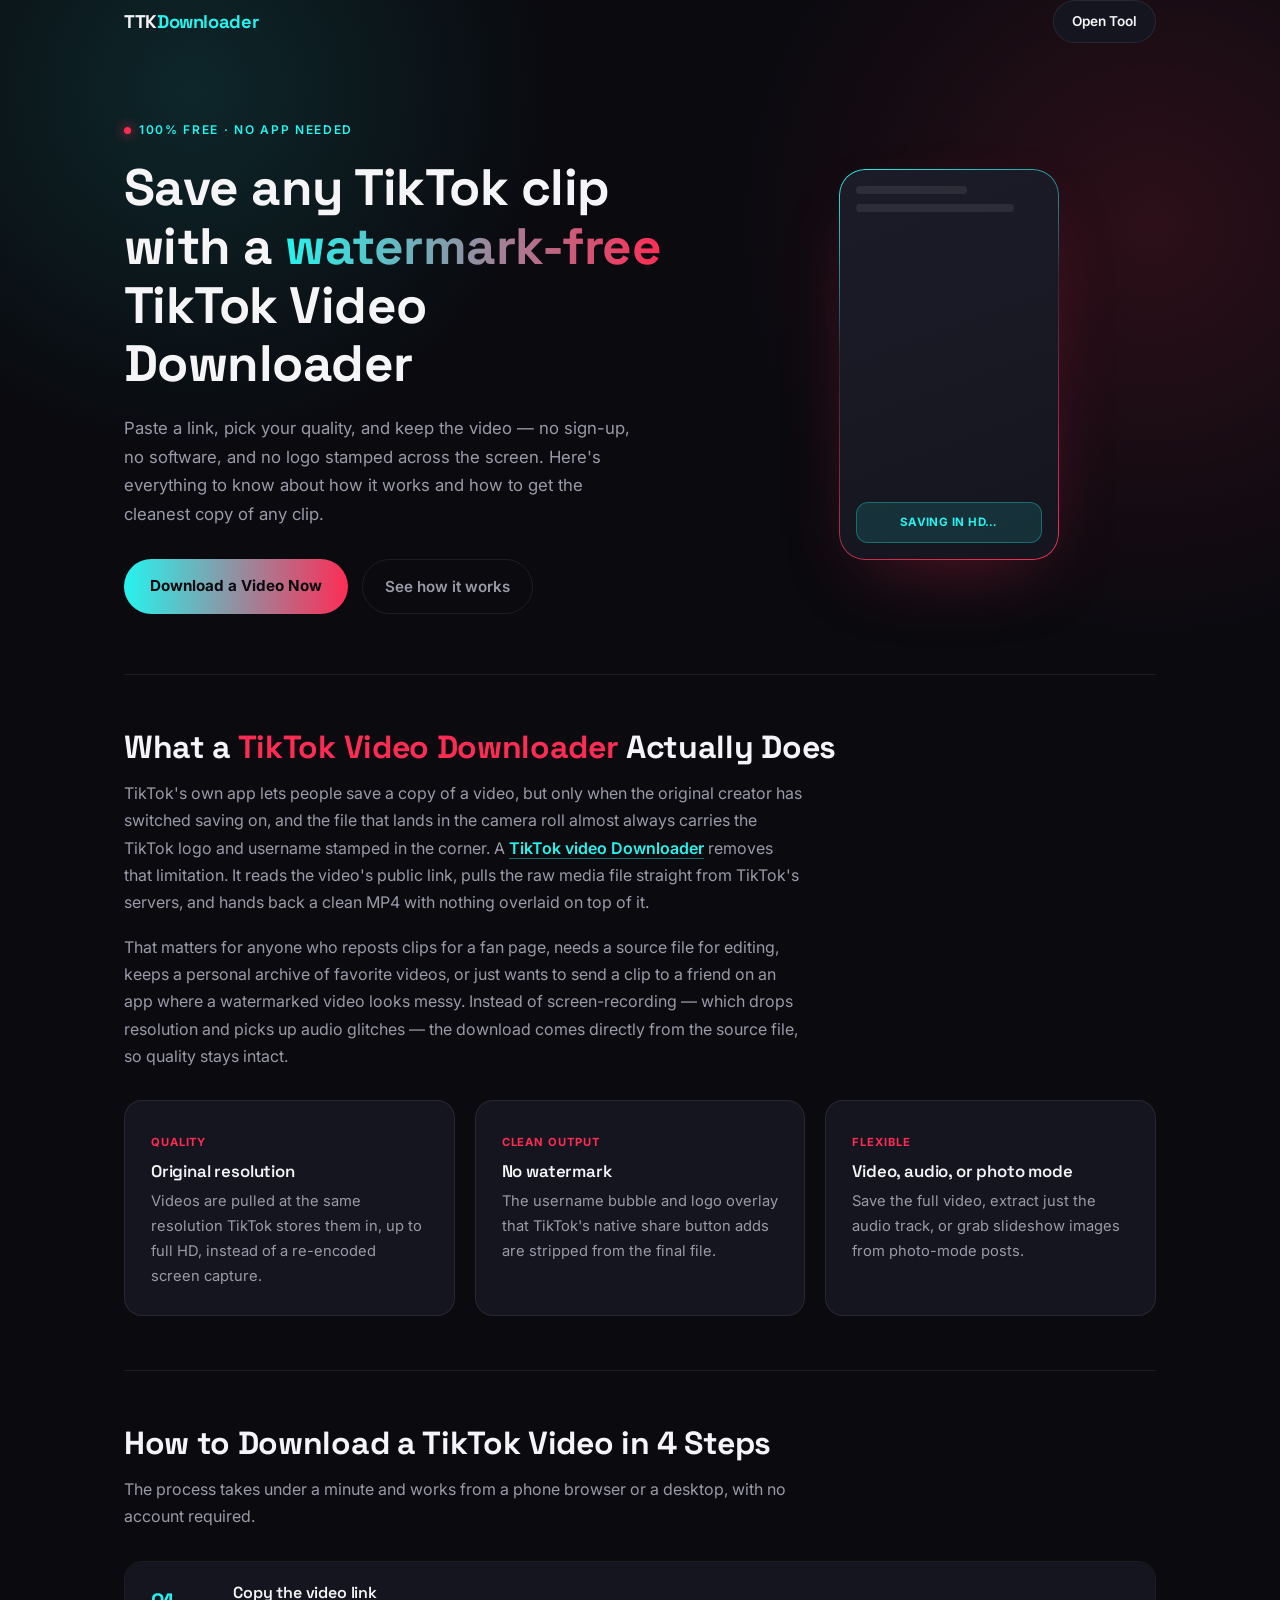
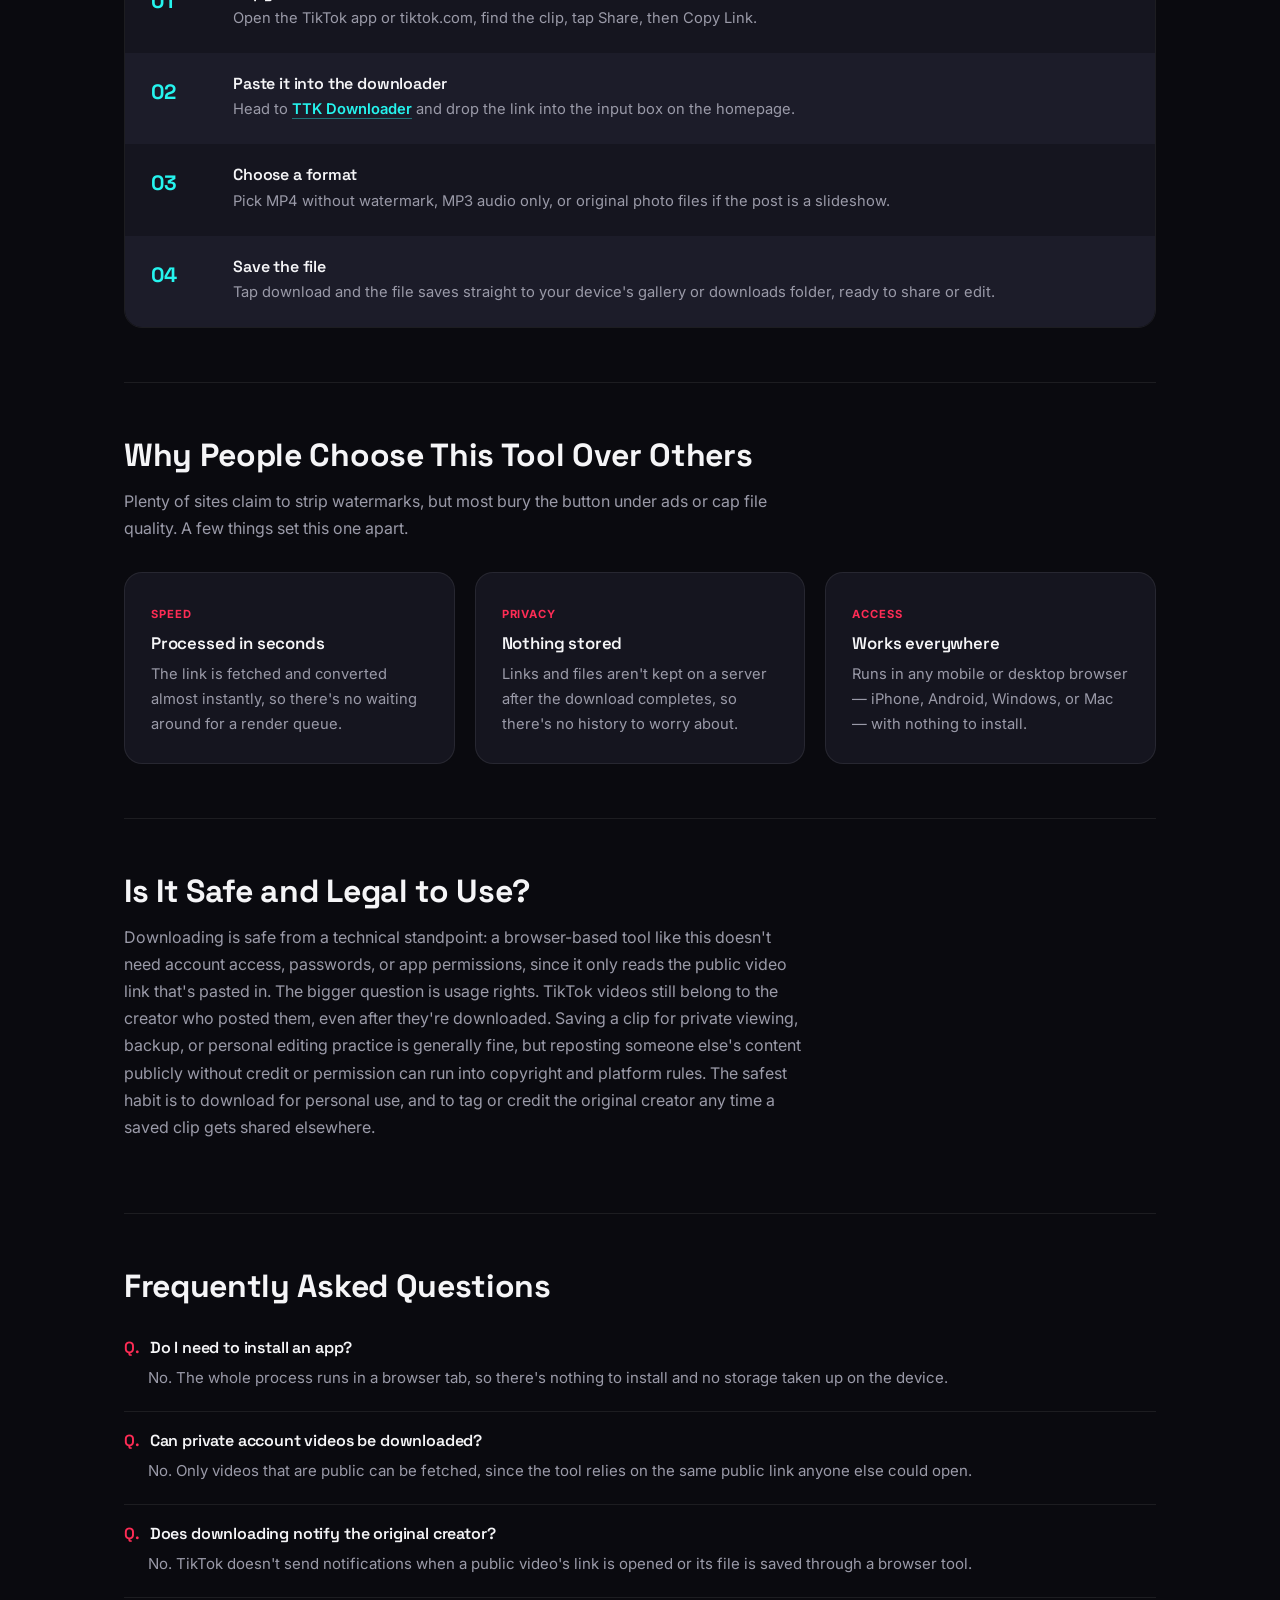
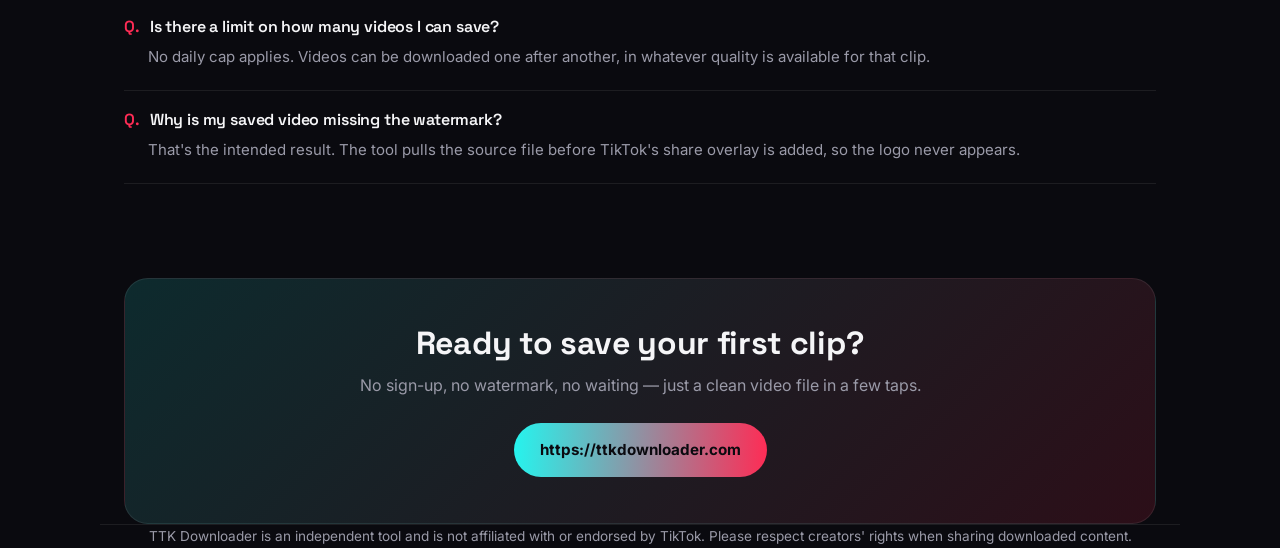
==== index.html @ 7e1e7f8a "Create index.html" ====
<!DOCTYPE html>
<html lang="en">
<head>
<meta charset="UTF-8">
<meta name="viewport" content="width=device-width, initial-scale=1.0">
<title>TikTok Video Downloader — Save TikTok Videos Without Watermark | TTK Downloader</title>
<meta name="description" content="Download TikTok videos without watermark in HD quality, free and fast. Learn how a TikTok Video Downloader works, why TTK Downloader is safe to use, and get step-by-step instructions.">
<meta name="robots" content="index, follow">
<link rel="canonical" href="https://ttkdownloader.com">
<link rel="preconnect" href="https://fonts.googleapis.com">
<link rel="preconnect" href="https://fonts.gstatic.com" crossorigin>
<link href="https://fonts.googleapis.com/css2?family=Space+Grotesk:wght@400;500;600;700&family=Inter:wght@400;500;600;700&display=swap" rel="stylesheet">
<style>
  :root{
    --bg: #0a0a0f;
    --surface: #15151f;
    --surface-2: #1c1c29;
    --cyan: #25f4ee;
    --pink: #fe2c55;
    --text: #f5f5f7;
    --muted: #9a9aa8;
    --border: rgba(255,255,255,0.08);
    --radius: 18px;
    --max-w: 1080px;
  }

  *{ box-sizing: border-box; margin: 0; padding: 0; }

  html{ scroll-behavior: smooth; }

  body{
    background: var(--bg);
    color: var(--text);
    font-family: 'Inter', sans-serif;
    line-height: 1.7;
    -webkit-font-smoothing: antialiased;
    overflow-x: hidden;
  }

  h1, h2, h3{
    font-family: 'Space Grotesk', sans-serif;
    line-height: 1.15;
    letter-spacing: -0.01em;
  }

  a{ color: inherit; text-decoration: none; }

  .wrap{
    max-width: var(--max-w);
    margin: 0 auto;
    padding: 0 24px;
  }

  /* ---------- Background texture ---------- */
  body::before{
    content: "";
    position: fixed;
    inset: 0;
    z-index: -1;
    background:
      radial-gradient(600px circle at 15% 10%, rgba(37,244,238,0.12), transparent 60%),
      radial-gradient(700px circle at 90% 25%, rgba(254,44,85,0.14), transparent 60%),
      var(--bg);
  }

  /* ---------- Header ---------- */
  header{
    padding: 28px 0 10px;
  }
  .nav{
    display: flex;
    align-items: center;
    justify-content: space-between;
  }
  .logo{
    font-family: 'Space Grotesk', sans-serif;
    font-weight: 700;
    font-size: 1.15rem;
    letter-spacing: -0.02em;
  }
  .logo span{ color: var(--cyan); }
  .nav-cta{
    font-size: 0.85rem;
    font-weight: 600;
    padding: 9px 18px;
    border-radius: 999px;
    border: 1px solid var(--border);
    background: var(--surface);
    transition: border-color .2s ease, transform .2s ease;
  }
  .nav-cta:hover{ border-color: var(--cyan); transform: translateY(-1px); }

  /* ---------- Hero ---------- */
  .hero{
    padding: 72px 0 60px;
    display: grid;
    grid-template-columns: 1.15fr 0.85fr;
    gap: 56px;
    align-items: center;
  }
  .eyebrow{
    display: inline-flex;
    align-items: center;
    gap: 8px;
    font-size: 0.75rem;
    font-weight: 600;
    text-transform: uppercase;
    letter-spacing: 0.14em;
    color: var(--cyan);
    margin-bottom: 18px;
  }
  .eyebrow::before{
    content: "";
    width: 7px; height: 7px;
    border-radius: 50%;
    background: var(--pink);
    box-shadow: 0 0 12px var(--pink);
  }
  .hero h1{
    font-size: clamp(2.1rem, 4.4vw, 3.2rem);
    font-weight: 700;
  }
  .hero h1 em{
    font-style: normal;
    background: linear-gradient(92deg, var(--cyan), var(--pink));
    -webkit-background-clip: text;
    background-clip: text;
    color: transparent;
  }
  .hero p.lede{
    margin-top: 20px;
    font-size: 1.05rem;
    color: var(--muted);
    max-width: 46ch;
  }
  .hero-actions{
    margin-top: 30px;
    display: flex;
    gap: 14px;
    flex-wrap: wrap;
  }
  .btn-primary{
    background: linear-gradient(92deg, var(--cyan), var(--pink));
    color: #0a0a0f;
    font-weight: 700;
    padding: 14px 26px;
    border-radius: 999px;
    font-size: 0.95rem;
    display: inline-block;
    transition: filter .2s ease, transform .2s ease;
  }
  .btn-primary:hover{ filter: brightness(1.08); transform: translateY(-2px); }
  .btn-ghost{
    padding: 14px 22px;
    border-radius: 999px;
    border: 1px solid var(--border);
    font-size: 0.95rem;
    font-weight: 600;
    color: var(--muted);
  }

  /* Signature element: vertical "video frame" card */
  .frame-wrap{
    display: flex;
    justify-content: center;
  }
  .video-frame{
    width: 220px;
    aspect-ratio: 9 / 16;
    border-radius: 26px;
    background: linear-gradient(160deg, var(--surface-2), var(--surface));
    border: 1px solid var(--border);
    position: relative;
    padding: 16px;
    box-shadow: 0 30px 80px -30px rgba(254,44,85,0.35);
  }
  .video-frame::before{
    content: "";
    position: absolute;
    inset: -1px;
    border-radius: 26px;
    padding: 1px;
    background: linear-gradient(160deg, var(--cyan), transparent 40%, var(--pink));
    -webkit-mask: linear-gradient(#000 0 0) content-box, linear-gradient(#000 0 0);
    -webkit-mask-composite: xor;
    mask-composite: exclude;
  }
  .frame-bar{
    height: 8px;
    border-radius: 999px;
    background: rgba(255,255,255,0.08);
    margin-bottom: 10px;
  }
  .frame-bar:nth-child(1){ width: 60%; }
  .frame-bar:nth-child(2){ width: 85%; }
  .frame-download{
    position: absolute;
    bottom: 16px; left: 16px; right: 16px;
    text-align: center;
    font-size: 0.72rem;
    font-weight: 700;
    letter-spacing: 0.04em;
    text-transform: uppercase;
    padding: 10px;
    border-radius: 12px;
    background: rgba(37,244,238,0.12);
    color: var(--cyan);
    border: 1px solid rgba(37,244,238,0.3);
  }

  /* ---------- Sections ---------- */
  section{ padding: 54px 0; }
  section.divider{ border-top: 1px solid var(--border); }

  h2{
    font-size: clamp(1.5rem, 2.6vw, 2rem);
    font-weight: 700;
    margin-bottom: 14px;
  }
  h2 .accent{ color: var(--pink); }
  section > p{
    color: var(--muted);
    max-width: 68ch;
    margin-bottom: 18px;
  }

  /* Feature grid */
  .grid{
    display: grid;
    grid-template-columns: repeat(3, 1fr);
    gap: 20px;
    margin-top: 30px;
  }
  .card{
    background: var(--surface);
    border: 1px solid var(--border);
    border-radius: var(--radius);
    padding: 26px;
    transition: transform .2s ease, border-color .2s ease;
  }
  .card:hover{ transform: translateY(-4px); border-color: rgba(37,244,238,0.4); }
  .card .tag{
    display: inline-block;
    font-size: 0.7rem;
    font-weight: 700;
    letter-spacing: 0.08em;
    text-transform: uppercase;
    color: var(--pink);
    margin-bottom: 10px;
  }
  .card h3{ font-size: 1.05rem; margin-bottom: 8px; font-weight: 600; }
  .card p{ color: var(--muted); font-size: 0.92rem; }

  /* Steps */
  .steps{
    counter-reset: step;
    display: flex;
    flex-direction: column;
    margin-top: 30px;
    border: 1px solid var(--border);
    border-radius: var(--radius);
    overflow: hidden;
  }
  .step{
    counter-increment: step;
    display: grid;
    grid-template-columns: 64px 1fr;
    gap: 18px;
    padding: 22px 26px;
    background: var(--surface);
  }
  .step:nth-child(even){ background: var(--surface-2); }
  .step::before{
    content: counter(step, decimal-leading-zero);
    font-family: 'Space Grotesk', sans-serif;
    font-weight: 700;
    font-size: 1.3rem;
    color: var(--cyan);
  }
  .step h3{ font-size: 1rem; font-weight: 600; margin-bottom: 4px; }
  .step p{ color: var(--muted); font-size: 0.92rem; }

  /* Inline text link styling */
  .text-link{
    color: var(--cyan);
    font-weight: 600;
    border-bottom: 1px solid rgba(37,244,238,0.4);
    transition: color .2s ease, border-color .2s ease;
  }
  .text-link:hover{ color: var(--pink); border-color: var(--pink); }

  /* FAQ */
  .faq-item{
    border-bottom: 1px solid var(--border);
    padding: 20px 0;
  }
  .faq-item h3{
    font-size: 1rem;
    font-weight: 600;
    margin-bottom: 8px;
    display: flex;
    align-items: baseline;
    gap: 10px;
  }
  .faq-item h3::before{
    content: "Q.";
    color: var(--pink);
    font-family: 'Space Grotesk', sans-serif;
  }
  .faq-item p{ color: var(--muted); font-size: 0.94rem; padding-left: 24px; }

  /* CTA banner */
  .cta-banner{
    margin-top: 40px;
    border-radius: 24px;
    padding: 46px 40px;
    text-align: center;
    background: linear-gradient(135deg, rgba(37,244,238,0.14), rgba(254,44,85,0.14));
    border: 1px solid var(--border);
  }
  .cta-banner h2{ margin-bottom: 10px; }
  .cta-banner p{ margin: 0 auto 24px; color: var(--muted); }

  footer{
    border-top: 1px solid var(--border);
    padding: 30px 0 50px;
    text-align: center;
    color: var(--muted);
    font-size: 0.85rem;
  }

  @media (max-width: 820px){
    .hero{ grid-template-columns: 1fr; }
    .frame-wrap{ order: -1; }
    .grid{ grid-template-columns: 1fr; }
    .step{ grid-template-columns: 40px 1fr; padding: 18px; }
  }

  :focus-visible{
    outline: 2px solid var(--cyan);
    outline-offset: 3px;
  }

  @media (prefers-reduced-motion: reduce){
    *{ transition: none !important; scroll-behavior: auto !important; }
  }
</style>
</head>
<body>

<header class="wrap">
  <nav class="nav">
    <div class="logo">TTK<span>Downloader</span></div>
    <a class="nav-cta" href="https://ttkdownloader.com">Open Tool</a>
  </nav>
</header>

<main class="wrap">

  <section class="hero">
    <div>
      <div class="eyebrow">100% Free · No App Needed</div>
      <h1>Save any TikTok clip with a <em>watermark‑free</em> TikTok Video Downloader</h1>
      <p class="lede">
        Paste a link, pick your quality, and keep the video — no sign-up, no software,
        and no logo stamped across the screen. Here's everything to know about how it
        works and how to get the cleanest copy of any clip.
      </p>
      <div class="hero-actions">
        <a class="btn-primary" href="https://ttkdownloader.com">Download a Video Now</a>
        <a class="btn-ghost" href="#how-it-works">See how it works</a>
      </div>
    </div>
    <div class="frame-wrap">
      <div class="video-frame">
        <div class="frame-bar"></div>
        <div class="frame-bar"></div>
        <div class="frame-download">Saving in HD…</div>
      </div>
    </div>
  </section>

  <section class="divider" id="what-is-it">
    <h2>What a <span class="accent">TikTok Video Downloader</span> Actually Does</h2>
    <p>
      TikTok's own app lets people save a copy of a video, but only when the original
      creator has switched saving on, and the file that lands in the camera roll almost
      always carries the TikTok logo and username stamped in the corner. A
      <a class="text-link" href="https://ttkdownloader.com">TikTok video Downloader</a>
      removes that limitation. It reads the video's public link, pulls the raw media
      file straight from TikTok's servers, and hands back a clean MP4 with nothing
      overlaid on top of it.
    </p>
    <p>
      That matters for anyone who reposts clips for a fan page, needs a source file
      for editing, keeps a personal archive of favorite videos, or just wants to send
      a clip to a friend on an app where a watermarked video looks messy. Instead of
      screen-recording — which drops resolution and picks up audio glitches — the
      download comes directly from the source file, so quality stays intact.
    </p>

    <div class="grid">
      <div class="card">
        <span class="tag">Quality</span>
        <h3>Original resolution</h3>
        <p>Videos are pulled at the same resolution TikTok stores them in, up to full HD, instead of a re-encoded screen capture.</p>
      </div>
      <div class="card">
        <span class="tag">Clean output</span>
        <h3>No watermark</h3>
        <p>The username bubble and logo overlay that TikTok's native share button adds are stripped from the final file.</p>
      </div>
      <div class="card">
        <span class="tag">Flexible</span>
        <h3>Video, audio, or photo mode</h3>
        <p>Save the full video, extract just the audio track, or grab slideshow images from photo-mode posts.</p>
      </div>
    </div>
  </section>

  <section class="divider" id="how-it-works">
    <h2>How to Download a TikTok Video in 4 Steps</h2>
    <p>The process takes under a minute and works from a phone browser or a desktop, with no account required.</p>

    <div class="steps">
      <div class="step">
        <div>
          <h3>Copy the video link</h3>
          <p>Open the TikTok app or tiktok.com, find the clip, tap Share, then Copy Link.</p>
        </div>
      </div>
      <div class="step">
        <div>
          <h3>Paste it into the downloader</h3>
          <p>Head to <a class="text-link" href="https://ttkdownloader.com">TTK Downloader</a> and drop the link into the input box on the homepage.</p>
        </div>
      </div>
      <div class="step">
        <div>
          <h3>Choose a format</h3>
          <p>Pick MP4 without watermark, MP3 audio only, or original photo files if the post is a slideshow.</p>
        </div>
      </div>
      <div class="step">
        <div>
          <h3>Save the file</h3>
          <p>Tap download and the file saves straight to your device's gallery or downloads folder, ready to share or edit.</p>
        </div>
      </div>
    </div>
  </section>

  <section class="divider">
    <h2>Why People Choose This Tool Over Others</h2>
    <p>Plenty of sites claim to strip watermarks, but most bury the button under ads or cap file quality. A few things set this one apart.</p>
    <div class="grid">
      <div class="card">
        <span class="tag">Speed</span>
        <h3>Processed in seconds</h3>
        <p>The link is fetched and converted almost instantly, so there's no waiting around for a render queue.</p>
      </div>
      <div class="card">
        <span class="tag">Privacy</span>
        <h3>Nothing stored</h3>
        <p>Links and files aren't kept on a server after the download completes, so there's no history to worry about.</p>
      </div>
      <div class="card">
        <span class="tag">Access</span>
        <h3>Works everywhere</h3>
        <p>Runs in any mobile or desktop browser — iPhone, Android, Windows, or Mac — with nothing to install.</p>
      </div>
    </div>
  </section>

  <section class="divider">
    <h2>Is It Safe and Legal to Use?</h2>
    <p>
      Downloading is safe from a technical standpoint: a browser-based tool like this
      doesn't need account access, passwords, or app permissions, since it only reads
      the public video link that's pasted in. The bigger question is usage rights.
      TikTok videos still belong to the creator who posted them, even after they're
      downloaded. Saving a clip for private viewing, backup, or personal editing
      practice is generally fine, but reposting someone else's content publicly without
      credit or permission can run into copyright and platform rules. The safest habit
      is to download for personal use, and to tag or credit the original creator any
      time a saved clip gets shared elsewhere.
    </p>
  </section>

  <section class="divider">
    <h2>Frequently Asked Questions</h2>

    <div class="faq-item">
      <h3>Do I need to install an app?</h3>
      <p>No. The whole process runs in a browser tab, so there's nothing to install and no storage taken up on the device.</p>
    </div>
    <div class="faq-item">
      <h3>Can private account videos be downloaded?</h3>
      <p>No. Only videos that are public can be fetched, since the tool relies on the same public link anyone else could open.</p>
    </div>
    <div class="faq-item">
      <h3>Does downloading notify the original creator?</h3>
      <p>No. TikTok doesn't send notifications when a public video's link is opened or its file is saved through a browser tool.</p>
    </div>
    <div class="faq-item">
      <h3>Is there a limit on how many videos I can save?</h3>
      <p>No daily cap applies. Videos can be downloaded one after another, in whatever quality is available for that clip.</p>
    </div>
    <div class="faq-item">
      <h3>Why is my saved video missing the watermark?</h3>
      <p>That's the intended result. The tool pulls the source file before TikTok's share overlay is added, so the logo never appears.</p>
    </div>
  </section>

  <section class="cta-banner">
    <h2>Ready to save your first clip?</h2>
    <p>No sign-up, no watermark, no waiting — just a clean video file in a few taps.</p>
    <a class="btn-primary" href="https://ttkdownloader.com">https://ttkdownloader.com</a>
  </section>

</main>

<footer class="wrap">
  <p>TTK Downloader is an independent tool and is not affiliated with or endorsed by TikTok. Please respect creators' rights when sharing downloaded content.</p>
</footer>

</body>
</html>
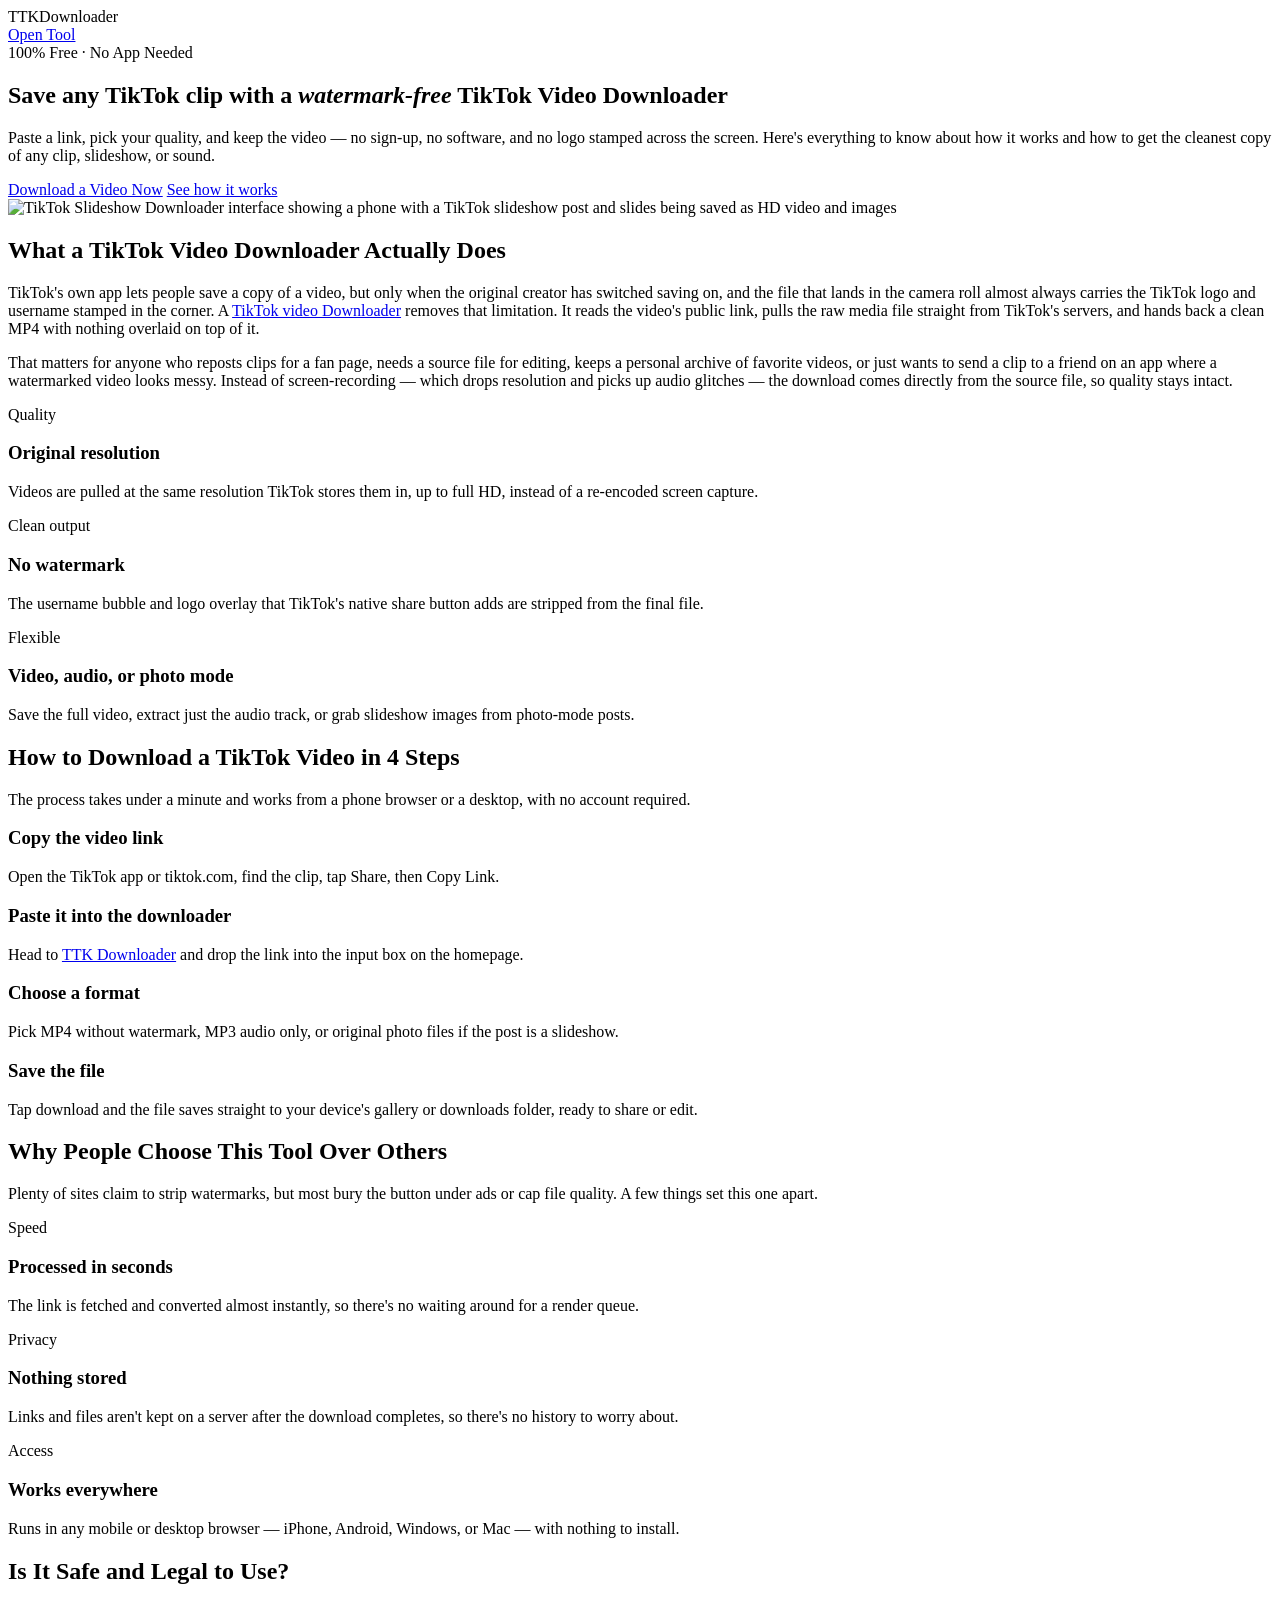
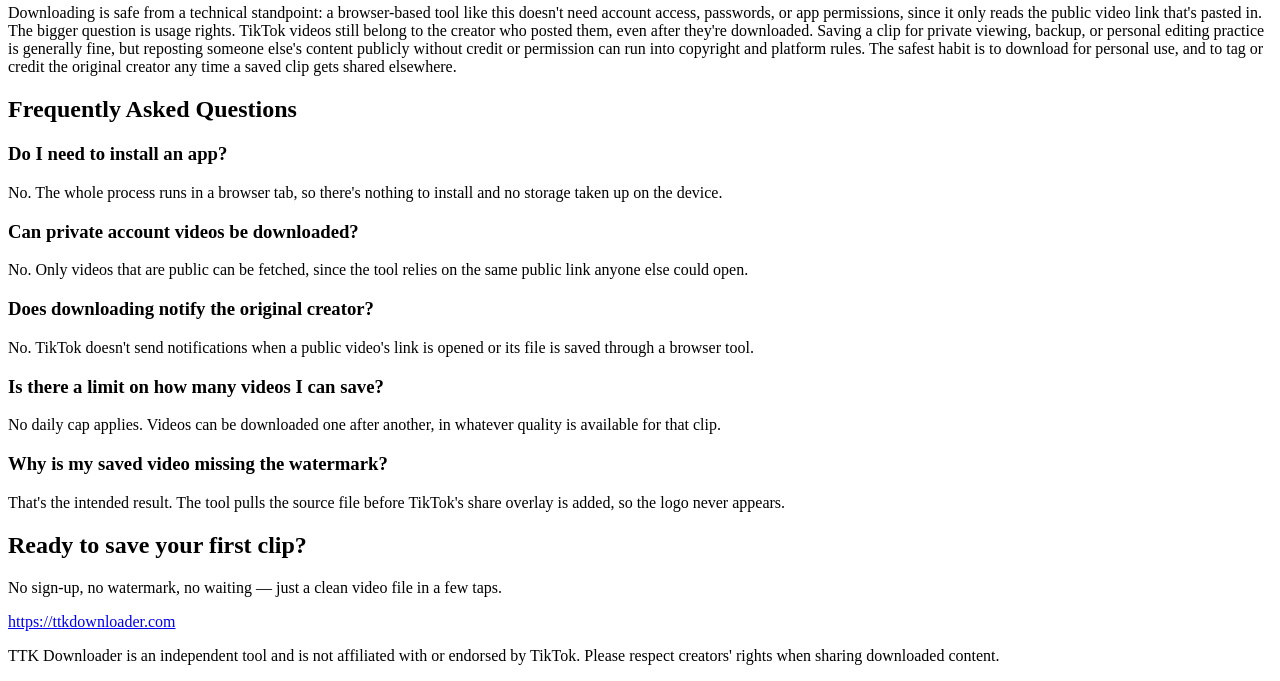
==== commit 20c7b25c: "Update index.html" ====
--- a/index.html
+++ b/index.html
@@ -7,344 +7,18 @@
 <meta name="description" content="Download TikTok videos without watermark in HD quality, free and fast. Learn how a TikTok Video Downloader works, why TTK Downloader is safe to use, and get step-by-step instructions.">
 <meta name="robots" content="index, follow">
 <link rel="canonical" href="https://ttkdownloader.com">
+
+<!-- Open Graph / social preview -->
+<meta property="og:title" content="TikTok Video Downloader — Save TikTok Videos Without Watermark">
+<meta property="og:description" content="Download TikTok videos, slideshows and audio without a watermark, free and fast.">
+<meta property="og:image" content="./assets/images/hero-banner.png">
+<meta property="og:type" content="website">
+<meta property="og:url" content="https://ttkdownloader.com">
+
 <link rel="preconnect" href="https://fonts.googleapis.com">
 <link rel="preconnect" href="https://fonts.gstatic.com" crossorigin>
 <link href="https://fonts.googleapis.com/css2?family=Space+Grotesk:wght@400;500;600;700&family=Inter:wght@400;500;600;700&display=swap" rel="stylesheet">
-<style>
-  :root{
-    --bg: #0a0a0f;
-    --surface: #15151f;
-    --surface-2: #1c1c29;
-    --cyan: #25f4ee;
-    --pink: #fe2c55;
-    --text: #f5f5f7;
-    --muted: #9a9aa8;
-    --border: rgba(255,255,255,0.08);
-    --radius: 18px;
-    --max-w: 1080px;
-  }
-
-  *{ box-sizing: border-box; margin: 0; padding: 0; }
-
-  html{ scroll-behavior: smooth; }
-
-  body{
-    background: var(--bg);
-    color: var(--text);
-    font-family: 'Inter', sans-serif;
-    line-height: 1.7;
-    -webkit-font-smoothing: antialiased;
-    overflow-x: hidden;
-  }
-
-  h1, h2, h3{
-    font-family: 'Space Grotesk', sans-serif;
-    line-height: 1.15;
-    letter-spacing: -0.01em;
-  }
-
-  a{ color: inherit; text-decoration: none; }
-
-  .wrap{
-    max-width: var(--max-w);
-    margin: 0 auto;
-    padding: 0 24px;
-  }
-
-  /* ---------- Background texture ---------- */
-  body::before{
-    content: "";
-    position: fixed;
-    inset: 0;
-    z-index: -1;
-    background:
-      radial-gradient(600px circle at 15% 10%, rgba(37,244,238,0.12), transparent 60%),
-      radial-gradient(700px circle at 90% 25%, rgba(254,44,85,0.14), transparent 60%),
-      var(--bg);
-  }
-
-  /* ---------- Header ---------- */
-  header{
-    padding: 28px 0 10px;
-  }
-  .nav{
-    display: flex;
-    align-items: center;
-    justify-content: space-between;
-  }
-  .logo{
-    font-family: 'Space Grotesk', sans-serif;
-    font-weight: 700;
-    font-size: 1.15rem;
-    letter-spacing: -0.02em;
-  }
-  .logo span{ color: var(--cyan); }
-  .nav-cta{
-    font-size: 0.85rem;
-    font-weight: 600;
-    padding: 9px 18px;
-    border-radius: 999px;
-    border: 1px solid var(--border);
-    background: var(--surface);
-    transition: border-color .2s ease, transform .2s ease;
-  }
-  .nav-cta:hover{ border-color: var(--cyan); transform: translateY(-1px); }
-
-  /* ---------- Hero ---------- */
-  .hero{
-    padding: 72px 0 60px;
-    display: grid;
-    grid-template-columns: 1.15fr 0.85fr;
-    gap: 56px;
-    align-items: center;
-  }
-  .eyebrow{
-    display: inline-flex;
-    align-items: center;
-    gap: 8px;
-    font-size: 0.75rem;
-    font-weight: 600;
-    text-transform: uppercase;
-    letter-spacing: 0.14em;
-    color: var(--cyan);
-    margin-bottom: 18px;
-  }
-  .eyebrow::before{
-    content: "";
-    width: 7px; height: 7px;
-    border-radius: 50%;
-    background: var(--pink);
-    box-shadow: 0 0 12px var(--pink);
-  }
-  .hero h1{
-    font-size: clamp(2.1rem, 4.4vw, 3.2rem);
-    font-weight: 700;
-  }
-  .hero h1 em{
-    font-style: normal;
-    background: linear-gradient(92deg, var(--cyan), var(--pink));
-    -webkit-background-clip: text;
-    background-clip: text;
-    color: transparent;
-  }
-  .hero p.lede{
-    margin-top: 20px;
-    font-size: 1.05rem;
-    color: var(--muted);
-    max-width: 46ch;
-  }
-  .hero-actions{
-    margin-top: 30px;
-    display: flex;
-    gap: 14px;
-    flex-wrap: wrap;
-  }
-  .btn-primary{
-    background: linear-gradient(92deg, var(--cyan), var(--pink));
-    color: #0a0a0f;
-    font-weight: 700;
-    padding: 14px 26px;
-    border-radius: 999px;
-    font-size: 0.95rem;
-    display: inline-block;
-    transition: filter .2s ease, transform .2s ease;
-  }
-  .btn-primary:hover{ filter: brightness(1.08); transform: translateY(-2px); }
-  .btn-ghost{
-    padding: 14px 22px;
-    border-radius: 999px;
-    border: 1px solid var(--border);
-    font-size: 0.95rem;
-    font-weight: 600;
-    color: var(--muted);
-  }
-
-  /* Signature element: vertical "video frame" card */
-  .frame-wrap{
-    display: flex;
-    justify-content: center;
-  }
-  .video-frame{
-    width: 220px;
-    aspect-ratio: 9 / 16;
-    border-radius: 26px;
-    background: linear-gradient(160deg, var(--surface-2), var(--surface));
-    border: 1px solid var(--border);
-    position: relative;
-    padding: 16px;
-    box-shadow: 0 30px 80px -30px rgba(254,44,85,0.35);
-  }
-  .video-frame::before{
-    content: "";
-    position: absolute;
-    inset: -1px;
-    border-radius: 26px;
-    padding: 1px;
-    background: linear-gradient(160deg, var(--cyan), transparent 40%, var(--pink));
-    -webkit-mask: linear-gradient(#000 0 0) content-box, linear-gradient(#000 0 0);
-    -webkit-mask-composite: xor;
-    mask-composite: exclude;
-  }
-  .frame-bar{
-    height: 8px;
-    border-radius: 999px;
-    background: rgba(255,255,255,0.08);
-    margin-bottom: 10px;
-  }
-  .frame-bar:nth-child(1){ width: 60%; }
-  .frame-bar:nth-child(2){ width: 85%; }
-  .frame-download{
-    position: absolute;
-    bottom: 16px; left: 16px; right: 16px;
-    text-align: center;
-    font-size: 0.72rem;
-    font-weight: 700;
-    letter-spacing: 0.04em;
-    text-transform: uppercase;
-    padding: 10px;
-    border-radius: 12px;
-    background: rgba(37,244,238,0.12);
-    color: var(--cyan);
-    border: 1px solid rgba(37,244,238,0.3);
-  }
-
-  /* ---------- Sections ---------- */
-  section{ padding: 54px 0; }
-  section.divider{ border-top: 1px solid var(--border); }
-
-  h2{
-    font-size: clamp(1.5rem, 2.6vw, 2rem);
-    font-weight: 700;
-    margin-bottom: 14px;
-  }
-  h2 .accent{ color: var(--pink); }
-  section > p{
-    color: var(--muted);
-    max-width: 68ch;
-    margin-bottom: 18px;
-  }
-
-  /* Feature grid */
-  .grid{
-    display: grid;
-    grid-template-columns: repeat(3, 1fr);
-    gap: 20px;
-    margin-top: 30px;
-  }
-  .card{
-    background: var(--surface);
-    border: 1px solid var(--border);
-    border-radius: var(--radius);
-    padding: 26px;
-    transition: transform .2s ease, border-color .2s ease;
-  }
-  .card:hover{ transform: translateY(-4px); border-color: rgba(37,244,238,0.4); }
-  .card .tag{
-    display: inline-block;
-    font-size: 0.7rem;
-    font-weight: 700;
-    letter-spacing: 0.08em;
-    text-transform: uppercase;
-    color: var(--pink);
-    margin-bottom: 10px;
-  }
-  .card h3{ font-size: 1.05rem; margin-bottom: 8px; font-weight: 600; }
-  .card p{ color: var(--muted); font-size: 0.92rem; }
-
-  /* Steps */
-  .steps{
-    counter-reset: step;
-    display: flex;
-    flex-direction: column;
-    margin-top: 30px;
-    border: 1px solid var(--border);
-    border-radius: var(--radius);
-    overflow: hidden;
-  }
-  .step{
-    counter-increment: step;
-    display: grid;
-    grid-template-columns: 64px 1fr;
-    gap: 18px;
-    padding: 22px 26px;
-    background: var(--surface);
-  }
-  .step:nth-child(even){ background: var(--surface-2); }
-  .step::before{
-    content: counter(step, decimal-leading-zero);
-    font-family: 'Space Grotesk', sans-serif;
-    font-weight: 700;
-    font-size: 1.3rem;
-    color: var(--cyan);
-  }
-  .step h3{ font-size: 1rem; font-weight: 600; margin-bottom: 4px; }
-  .step p{ color: var(--muted); font-size: 0.92rem; }
-
-  /* Inline text link styling */
-  .text-link{
-    color: var(--cyan);
-    font-weight: 600;
-    border-bottom: 1px solid rgba(37,244,238,0.4);
-    transition: color .2s ease, border-color .2s ease;
-  }
-  .text-link:hover{ color: var(--pink); border-color: var(--pink); }
-
-  /* FAQ */
-  .faq-item{
-    border-bottom: 1px solid var(--border);
-    padding: 20px 0;
-  }
-  .faq-item h3{
-    font-size: 1rem;
-    font-weight: 600;
-    margin-bottom: 8px;
-    display: flex;
-    align-items: baseline;
-    gap: 10px;
-  }
-  .faq-item h3::before{
-    content: "Q.";
-    color: var(--pink);
-    font-family: 'Space Grotesk', sans-serif;
-  }
-  .faq-item p{ color: var(--muted); font-size: 0.94rem; padding-left: 24px; }
-
-  /* CTA banner */
-  .cta-banner{
-    margin-top: 40px;
-    border-radius: 24px;
-    padding: 46px 40px;
-    text-align: center;
-    background: linear-gradient(135deg, rgba(37,244,238,0.14), rgba(254,44,85,0.14));
-    border: 1px solid var(--border);
-  }
-  .cta-banner h2{ margin-bottom: 10px; }
-  .cta-banner p{ margin: 0 auto 24px; color: var(--muted); }
-
-  footer{
-    border-top: 1px solid var(--border);
-    padding: 30px 0 50px;
-    text-align: center;
-    color: var(--muted);
-    font-size: 0.85rem;
-  }
-
-  @media (max-width: 820px){
-    .hero{ grid-template-columns: 1fr; }
-    .frame-wrap{ order: -1; }
-    .grid{ grid-template-columns: 1fr; }
-    .step{ grid-template-columns: 40px 1fr; padding: 18px; }
-  }
-
-  :focus-visible{
-    outline: 2px solid var(--cyan);
-    outline-offset: 3px;
-  }
-
-  @media (prefers-reduced-motion: reduce){
-    *{ transition: none !important; scroll-behavior: auto !important; }
-  }
-</style>
+<link rel="stylesheet" href="./assets/css/style.css">
 </head>
 <body>
 
@@ -364,19 +38,22 @@
       <p class="lede">
         Paste a link, pick your quality, and keep the video — no sign-up, no software,
         and no logo stamped across the screen. Here's everything to know about how it
-        works and how to get the cleanest copy of any clip.
+        works and how to get the cleanest copy of any clip, slideshow, or sound.
       </p>
       <div class="hero-actions">
         <a class="btn-primary" href="https://ttkdownloader.com">Download a Video Now</a>
         <a class="btn-ghost" href="#how-it-works">See how it works</a>
       </div>
     </div>
-    <div class="frame-wrap">
-      <div class="video-frame">
-        <div class="frame-bar"></div>
-        <div class="frame-bar"></div>
-        <div class="frame-download">Saving in HD…</div>
-      </div>
+
+    <div class="hero-image">
+      <img
+        src="./assets/images/hero-banner.png"
+        alt="TikTok Slideshow Downloader interface showing a phone with a TikTok slideshow post and slides being saved as HD video and images"
+        width="1672"
+        height="941"
+        loading="eager"
+        fetchpriority="high">
     </div>
   </section>
 
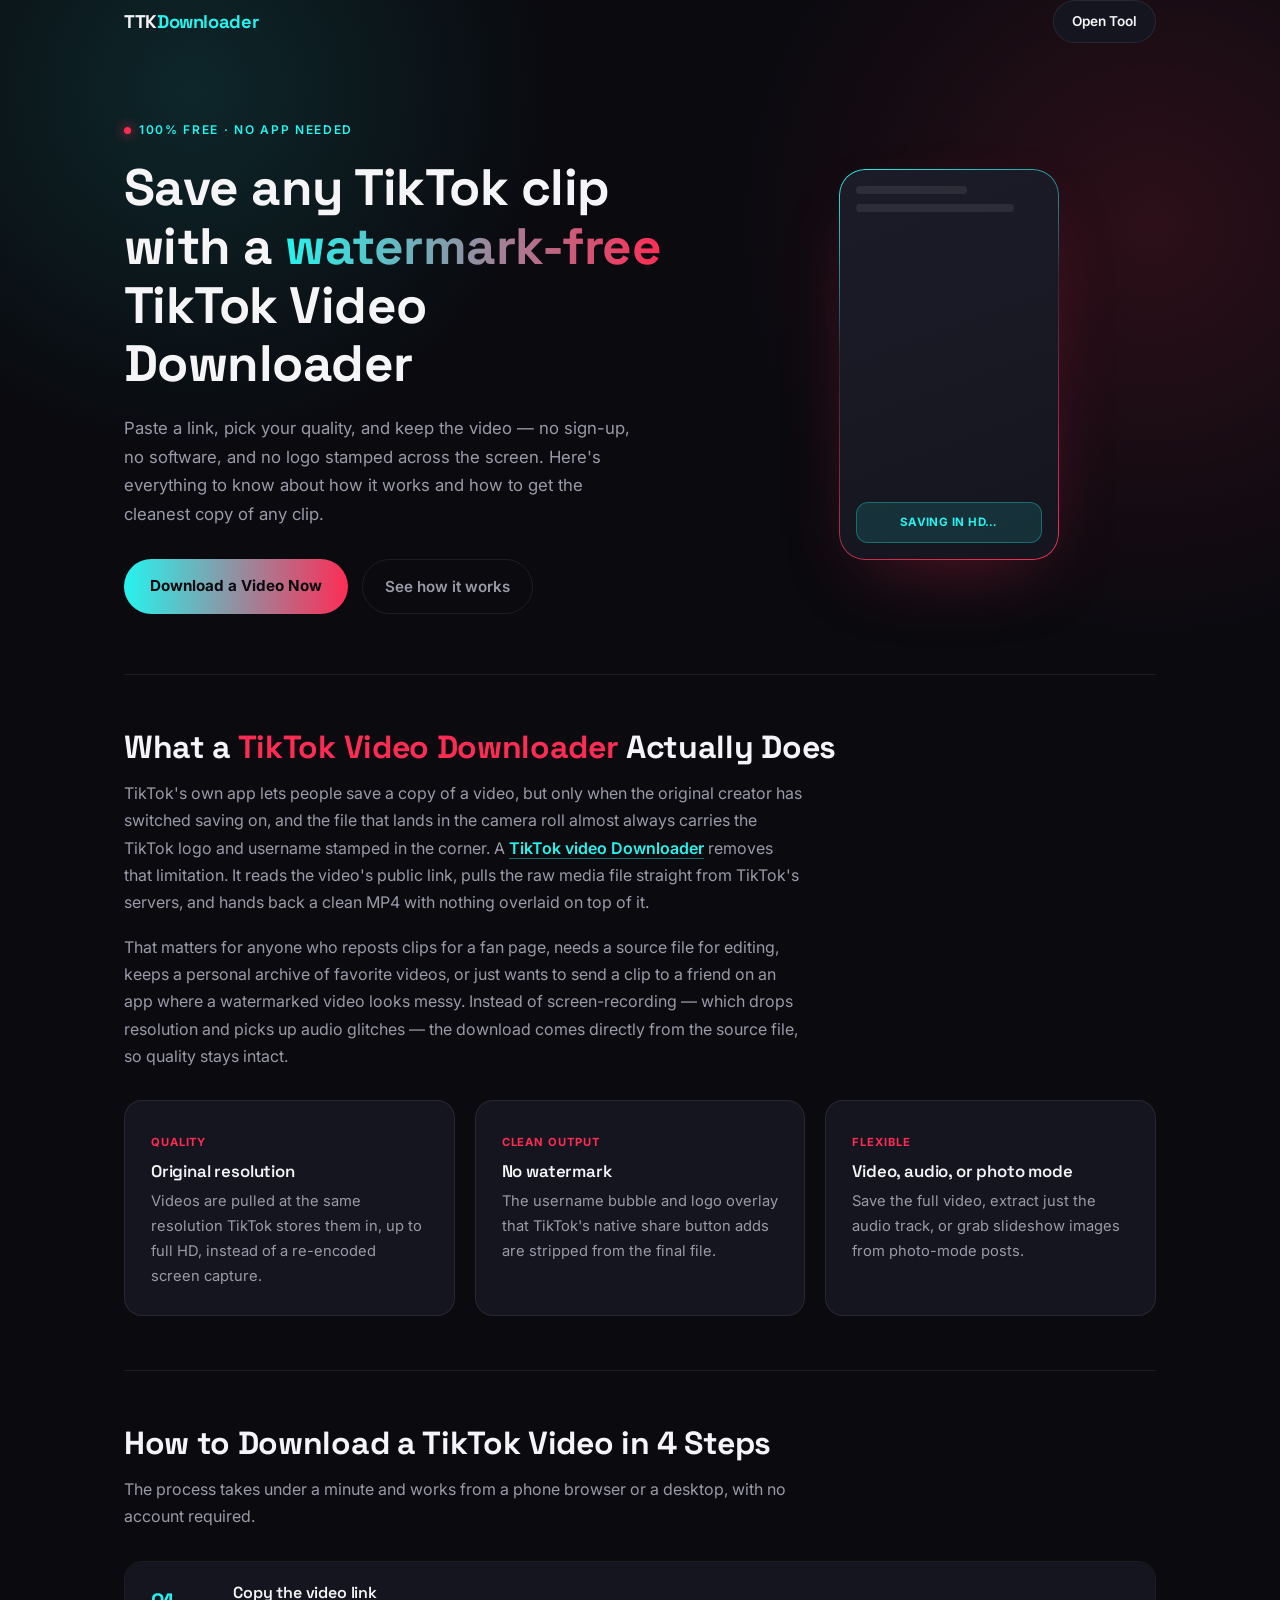
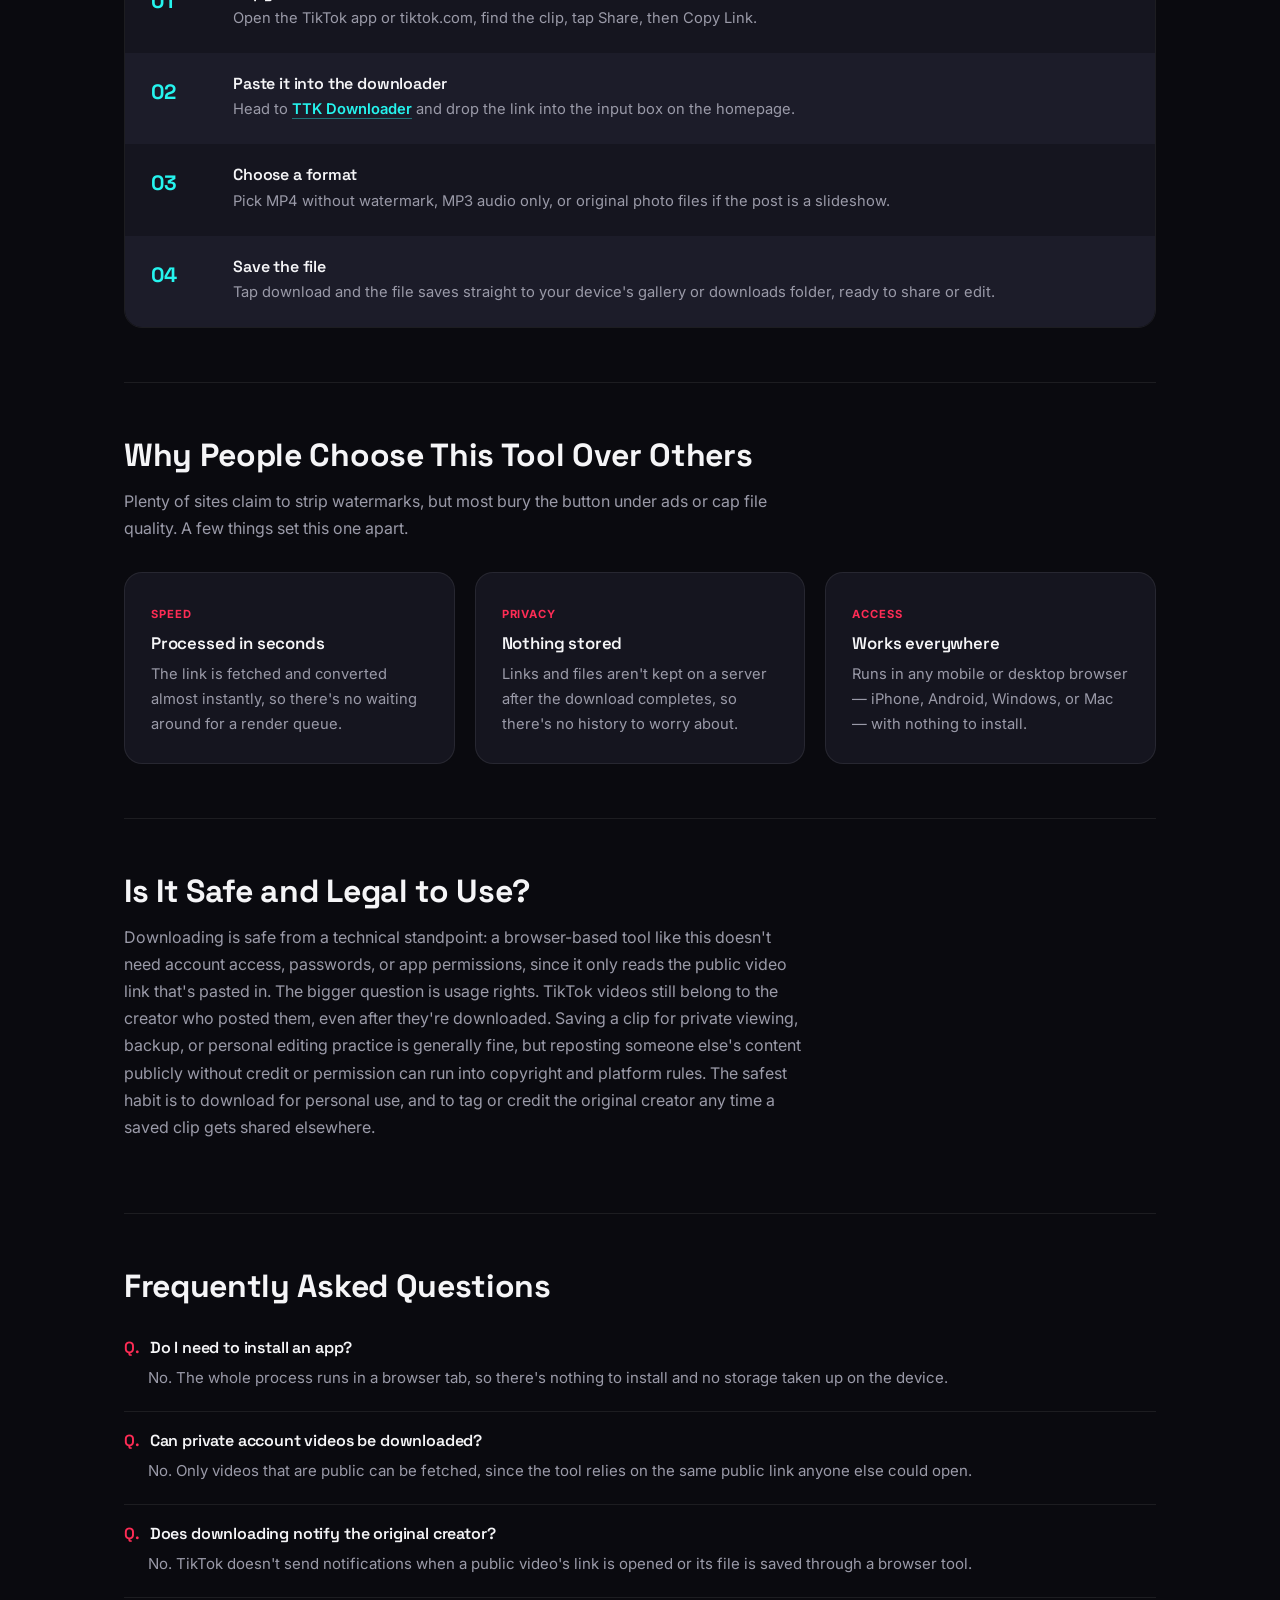
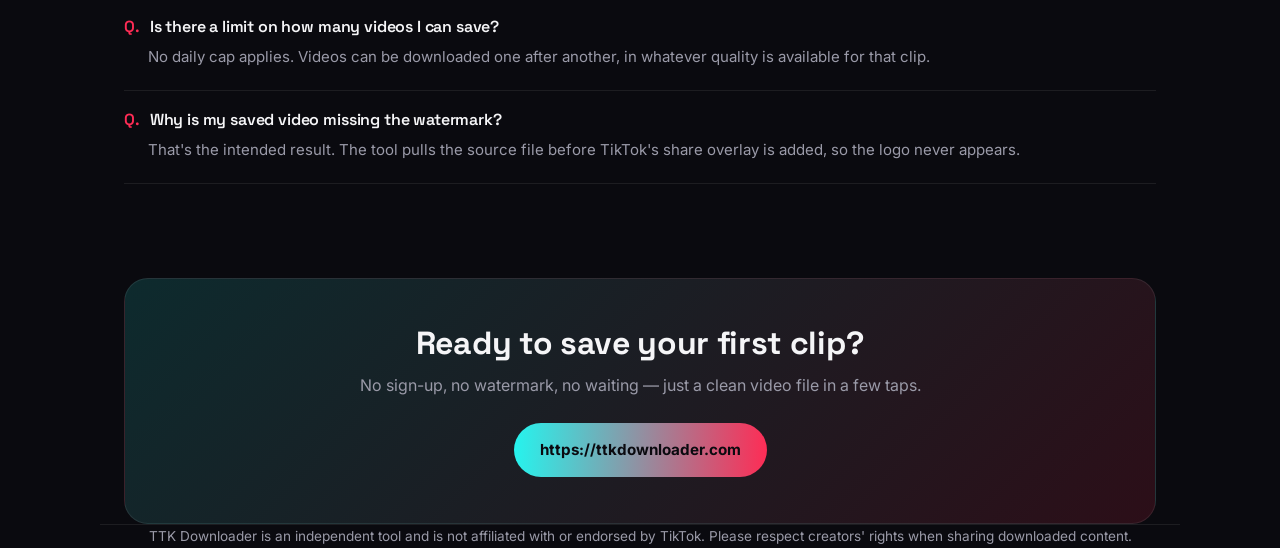
==== commit ac015244: "Update index.html" ====
--- a/index.html
+++ b/index.html
@@ -7,18 +7,344 @@
 <meta name="description" content="Download TikTok videos without watermark in HD quality, free and fast. Learn how a TikTok Video Downloader works, why TTK Downloader is safe to use, and get step-by-step instructions.">
 <meta name="robots" content="index, follow">
 <link rel="canonical" href="https://ttkdownloader.com">
-
-<!-- Open Graph / social preview -->
-<meta property="og:title" content="TikTok Video Downloader — Save TikTok Videos Without Watermark">
-<meta property="og:description" content="Download TikTok videos, slideshows and audio without a watermark, free and fast.">
-<meta property="og:image" content="./assets/images/hero-banner.png">
-<meta property="og:type" content="website">
-<meta property="og:url" content="https://ttkdownloader.com">
-
 <link rel="preconnect" href="https://fonts.googleapis.com">
 <link rel="preconnect" href="https://fonts.gstatic.com" crossorigin>
 <link href="https://fonts.googleapis.com/css2?family=Space+Grotesk:wght@400;500;600;700&family=Inter:wght@400;500;600;700&display=swap" rel="stylesheet">
-<link rel="stylesheet" href="./assets/css/style.css">
+<style>
+  :root{
+    --bg: #0a0a0f;
+    --surface: #15151f;
+    --surface-2: #1c1c29;
+    --cyan: #25f4ee;
+    --pink: #fe2c55;
+    --text: #f5f5f7;
+    --muted: #9a9aa8;
+    --border: rgba(255,255,255,0.08);
+    --radius: 18px;
+    --max-w: 1080px;
+  }
+
+  *{ box-sizing: border-box; margin: 0; padding: 0; }
+
+  html{ scroll-behavior: smooth; }
+
+  body{
+    background: var(--bg);
+    color: var(--text);
+    font-family: 'Inter', sans-serif;
+    line-height: 1.7;
+    -webkit-font-smoothing: antialiased;
+    overflow-x: hidden;
+  }
+
+  h1, h2, h3{
+    font-family: 'Space Grotesk', sans-serif;
+    line-height: 1.15;
+    letter-spacing: -0.01em;
+  }
+
+  a{ color: inherit; text-decoration: none; }
+
+  .wrap{
+    max-width: var(--max-w);
+    margin: 0 auto;
+    padding: 0 24px;
+  }
+
+  /* ---------- Background texture ---------- */
+  body::before{
+    content: "";
+    position: fixed;
+    inset: 0;
+    z-index: -1;
+    background:
+      radial-gradient(600px circle at 15% 10%, rgba(37,244,238,0.12), transparent 60%),
+      radial-gradient(700px circle at 90% 25%, rgba(254,44,85,0.14), transparent 60%),
+      var(--bg);
+  }
+
+  /* ---------- Header ---------- */
+  header{
+    padding: 28px 0 10px;
+  }
+  .nav{
+    display: flex;
+    align-items: center;
+    justify-content: space-between;
+  }
+  .logo{
+    font-family: 'Space Grotesk', sans-serif;
+    font-weight: 700;
+    font-size: 1.15rem;
+    letter-spacing: -0.02em;
+  }
+  .logo span{ color: var(--cyan); }
+  .nav-cta{
+    font-size: 0.85rem;
+    font-weight: 600;
+    padding: 9px 18px;
+    border-radius: 999px;
+    border: 1px solid var(--border);
+    background: var(--surface);
+    transition: border-color .2s ease, transform .2s ease;
+  }
+  .nav-cta:hover{ border-color: var(--cyan); transform: translateY(-1px); }
+
+  /* ---------- Hero ---------- */
+  .hero{
+    padding: 72px 0 60px;
+    display: grid;
+    grid-template-columns: 1.15fr 0.85fr;
+    gap: 56px;
+    align-items: center;
+  }
+  .eyebrow{
+    display: inline-flex;
+    align-items: center;
+    gap: 8px;
+    font-size: 0.75rem;
+    font-weight: 600;
+    text-transform: uppercase;
+    letter-spacing: 0.14em;
+    color: var(--cyan);
+    margin-bottom: 18px;
+  }
+  .eyebrow::before{
+    content: "";
+    width: 7px; height: 7px;
+    border-radius: 50%;
+    background: var(--pink);
+    box-shadow: 0 0 12px var(--pink);
+  }
+  .hero h1{
+    font-size: clamp(2.1rem, 4.4vw, 3.2rem);
+    font-weight: 700;
+  }
+  .hero h1 em{
+    font-style: normal;
+    background: linear-gradient(92deg, var(--cyan), var(--pink));
+    -webkit-background-clip: text;
+    background-clip: text;
+    color: transparent;
+  }
+  .hero p.lede{
+    margin-top: 20px;
+    font-size: 1.05rem;
+    color: var(--muted);
+    max-width: 46ch;
+  }
+  .hero-actions{
+    margin-top: 30px;
+    display: flex;
+    gap: 14px;
+    flex-wrap: wrap;
+  }
+  .btn-primary{
+    background: linear-gradient(92deg, var(--cyan), var(--pink));
+    color: #0a0a0f;
+    font-weight: 700;
+    padding: 14px 26px;
+    border-radius: 999px;
+    font-size: 0.95rem;
+    display: inline-block;
+    transition: filter .2s ease, transform .2s ease;
+  }
+  .btn-primary:hover{ filter: brightness(1.08); transform: translateY(-2px); }
+  .btn-ghost{
+    padding: 14px 22px;
+    border-radius: 999px;
+    border: 1px solid var(--border);
+    font-size: 0.95rem;
+    font-weight: 600;
+    color: var(--muted);
+  }
+
+  /* Signature element: vertical "video frame" card */
+  .frame-wrap{
+    display: flex;
+    justify-content: center;
+  }
+  .video-frame{
+    width: 220px;
+    aspect-ratio: 9 / 16;
+    border-radius: 26px;
+    background: linear-gradient(160deg, var(--surface-2), var(--surface));
+    border: 1px solid var(--border);
+    position: relative;
+    padding: 16px;
+    box-shadow: 0 30px 80px -30px rgba(254,44,85,0.35);
+  }
+  .video-frame::before{
+    content: "";
+    position: absolute;
+    inset: -1px;
+    border-radius: 26px;
+    padding: 1px;
+    background: linear-gradient(160deg, var(--cyan), transparent 40%, var(--pink));
+    -webkit-mask: linear-gradient(#000 0 0) content-box, linear-gradient(#000 0 0);
+    -webkit-mask-composite: xor;
+    mask-composite: exclude;
+  }
+  .frame-bar{
+    height: 8px;
+    border-radius: 999px;
+    background: rgba(255,255,255,0.08);
+    margin-bottom: 10px;
+  }
+  .frame-bar:nth-child(1){ width: 60%; }
+  .frame-bar:nth-child(2){ width: 85%; }
+  .frame-download{
+    position: absolute;
+    bottom: 16px; left: 16px; right: 16px;
+    text-align: center;
+    font-size: 0.72rem;
+    font-weight: 700;
+    letter-spacing: 0.04em;
+    text-transform: uppercase;
+    padding: 10px;
+    border-radius: 12px;
+    background: rgba(37,244,238,0.12);
+    color: var(--cyan);
+    border: 1px solid rgba(37,244,238,0.3);
+  }
+
+  /* ---------- Sections ---------- */
+  section{ padding: 54px 0; }
+  section.divider{ border-top: 1px solid var(--border); }
+
+  h2{
+    font-size: clamp(1.5rem, 2.6vw, 2rem);
+    font-weight: 700;
+    margin-bottom: 14px;
+  }
+  h2 .accent{ color: var(--pink); }
+  section > p{
+    color: var(--muted);
+    max-width: 68ch;
+    margin-bottom: 18px;
+  }
+
+  /* Feature grid */
+  .grid{
+    display: grid;
+    grid-template-columns: repeat(3, 1fr);
+    gap: 20px;
+    margin-top: 30px;
+  }
+  .card{
+    background: var(--surface);
+    border: 1px solid var(--border);
+    border-radius: var(--radius);
+    padding: 26px;
+    transition: transform .2s ease, border-color .2s ease;
+  }
+  .card:hover{ transform: translateY(-4px); border-color: rgba(37,244,238,0.4); }
+  .card .tag{
+    display: inline-block;
+    font-size: 0.7rem;
+    font-weight: 700;
+    letter-spacing: 0.08em;
+    text-transform: uppercase;
+    color: var(--pink);
+    margin-bottom: 10px;
+  }
+  .card h3{ font-size: 1.05rem; margin-bottom: 8px; font-weight: 600; }
+  .card p{ color: var(--muted); font-size: 0.92rem; }
+
+  /* Steps */
+  .steps{
+    counter-reset: step;
+    display: flex;
+    flex-direction: column;
+    margin-top: 30px;
+    border: 1px solid var(--border);
+    border-radius: var(--radius);
+    overflow: hidden;
+  }
+  .step{
+    counter-increment: step;
+    display: grid;
+    grid-template-columns: 64px 1fr;
+    gap: 18px;
+    padding: 22px 26px;
+    background: var(--surface);
+  }
+  .step:nth-child(even){ background: var(--surface-2); }
+  .step::before{
+    content: counter(step, decimal-leading-zero);
+    font-family: 'Space Grotesk', sans-serif;
+    font-weight: 700;
+    font-size: 1.3rem;
+    color: var(--cyan);
+  }
+  .step h3{ font-size: 1rem; font-weight: 600; margin-bottom: 4px; }
+  .step p{ color: var(--muted); font-size: 0.92rem; }
+
+  /* Inline text link styling */
+  .text-link{
+    color: var(--cyan);
+    font-weight: 600;
+    border-bottom: 1px solid rgba(37,244,238,0.4);
+    transition: color .2s ease, border-color .2s ease;
+  }
+  .text-link:hover{ color: var(--pink); border-color: var(--pink); }
+
+  /* FAQ */
+  .faq-item{
+    border-bottom: 1px solid var(--border);
+    padding: 20px 0;
+  }
+  .faq-item h3{
+    font-size: 1rem;
+    font-weight: 600;
+    margin-bottom: 8px;
+    display: flex;
+    align-items: baseline;
+    gap: 10px;
+  }
+  .faq-item h3::before{
+    content: "Q.";
+    color: var(--pink);
+    font-family: 'Space Grotesk', sans-serif;
+  }
+  .faq-item p{ color: var(--muted); font-size: 0.94rem; padding-left: 24px; }
+
+  /* CTA banner */
+  .cta-banner{
+    margin-top: 40px;
+    border-radius: 24px;
+    padding: 46px 40px;
+    text-align: center;
+    background: linear-gradient(135deg, rgba(37,244,238,0.14), rgba(254,44,85,0.14));
+    border: 1px solid var(--border);
+  }
+  .cta-banner h2{ margin-bottom: 10px; }
+  .cta-banner p{ margin: 0 auto 24px; color: var(--muted); }
+
+  footer{
+    border-top: 1px solid var(--border);
+    padding: 30px 0 50px;
+    text-align: center;
+    color: var(--muted);
+    font-size: 0.85rem;
+  }
+
+  @media (max-width: 820px){
+    .hero{ grid-template-columns: 1fr; }
+    .frame-wrap{ order: -1; }
+    .grid{ grid-template-columns: 1fr; }
+    .step{ grid-template-columns: 40px 1fr; padding: 18px; }
+  }
+
+  :focus-visible{
+    outline: 2px solid var(--cyan);
+    outline-offset: 3px;
+  }
+
+  @media (prefers-reduced-motion: reduce){
+    *{ transition: none !important; scroll-behavior: auto !important; }
+  }
+</style>
 </head>
 <body>
 
@@ -38,22 +364,19 @@
       <p class="lede">
         Paste a link, pick your quality, and keep the video — no sign-up, no software,
         and no logo stamped across the screen. Here's everything to know about how it
-        works and how to get the cleanest copy of any clip, slideshow, or sound.
+        works and how to get the cleanest copy of any clip.
       </p>
       <div class="hero-actions">
         <a class="btn-primary" href="https://ttkdownloader.com">Download a Video Now</a>
         <a class="btn-ghost" href="#how-it-works">See how it works</a>
       </div>
     </div>
-
-    <div class="hero-image">
-      <img
-        src="./assets/images/hero-banner.png"
-        alt="TikTok Slideshow Downloader interface showing a phone with a TikTok slideshow post and slides being saved as HD video and images"
-        width="1672"
-        height="941"
-        loading="eager"
-        fetchpriority="high">
+    <div class="frame-wrap">
+      <div class="video-frame">
+        <div class="frame-bar"></div>
+        <div class="frame-bar"></div>
+        <div class="frame-download">Saving in HD…</div>
+      </div>
     </div>
   </section>
 
